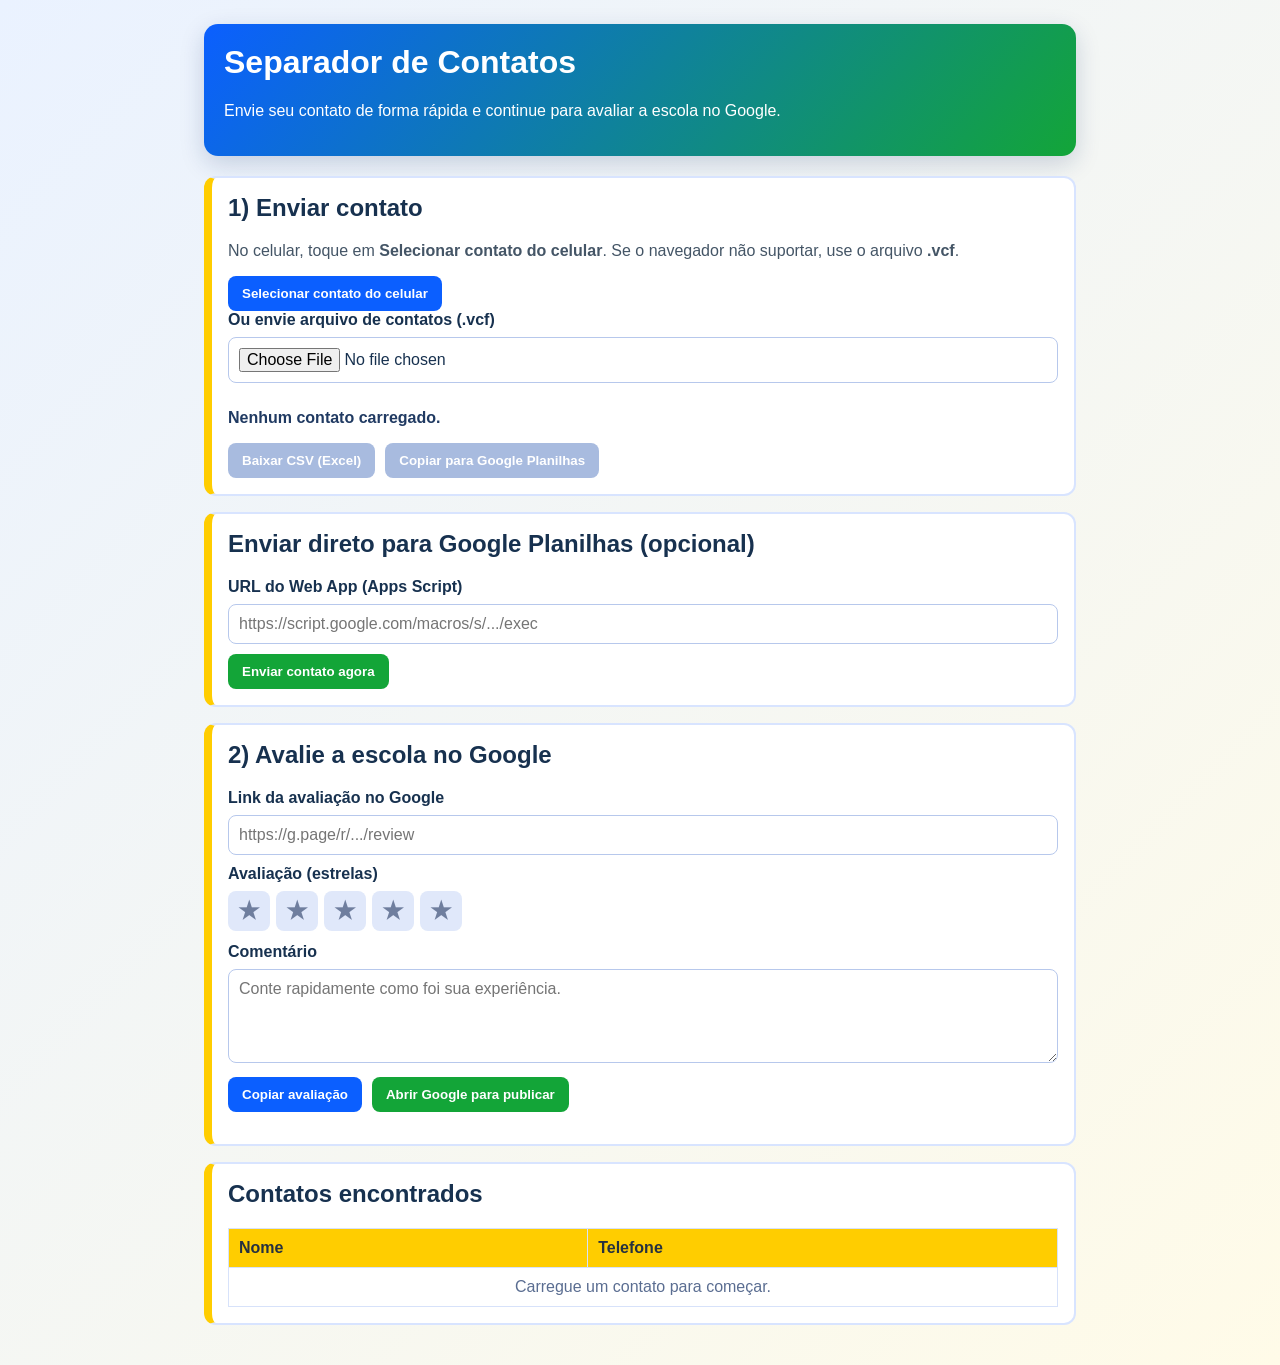
==== index.html @ 48d9afa4 "Adiciona fluxo prático de contato e avaliação da escola" ====
<!DOCTYPE html>
<html lang="pt-BR">
  <head>
    <meta charset="UTF-8" />
    <meta name="viewport" content="width=device-width, initial-scale=1.0" />
    <title>Separador de Contatos</title>
    <link rel="stylesheet" href="style.css" />
  </head>
  <body>
    <main class="app">
      <header>
        <h1>Separador de Contatos</h1>
        <p>
          Envie seu contato de forma rápida e continue para avaliar a escola no Google.
        </p>
      </header>

      <section class="card">
        <h2>1) Enviar contato</h2>
        <p class="hint">
          No celular, toque em <strong>Selecionar contato do celular</strong>. Se o navegador não
          suportar, use o arquivo <strong>.vcf</strong>.
        </p>

        <div class="actions">
          <button id="pickContactBtn">Selecionar contato do celular</button>
        </div>

        <label for="vcfFile">Ou envie arquivo de contatos (.vcf)</label>
        <input id="vcfFile" type="file" accept=".vcf,text/vcard" />

        <p id="status" class="status">Nenhum contato carregado.</p>

        <div class="actions">
          <button id="downloadCsv" disabled>Baixar CSV (Excel)</button>
          <button id="copyTsv" disabled>Copiar para Google Planilhas</button>
        </div>
      </section>

      <section class="card">
        <h2>Enviar direto para Google Planilhas (opcional)</h2>
        <label for="webhookUrl">URL do Web App (Apps Script)</label>
        <input
          id="webhookUrl"
          type="url"
          placeholder="https://script.google.com/macros/s/.../exec"
        />
        <button id="sendToSheets" disabled>Enviar contato agora</button>
        <p id="sendSuccess" class="success hidden">✅ Contato enviado com sucesso.</p>
      </section>

      <section class="card">
        <h2>2) Avalie a escola no Google</h2>
        <label for="googleReviewUrl">Link da avaliação no Google</label>
        <input
          id="googleReviewUrl"
          type="url"
          placeholder="https://g.page/r/.../review"
        />

        <label>Avaliação (estrelas)</label>
        <div id="stars" class="stars" role="radiogroup" aria-label="Avaliação em estrelas">
          <button type="button" class="star" data-value="1" aria-label="1 estrela">★</button>
          <button type="button" class="star" data-value="2" aria-label="2 estrelas">★</button>
          <button type="button" class="star" data-value="3" aria-label="3 estrelas">★</button>
          <button type="button" class="star" data-value="4" aria-label="4 estrelas">★</button>
          <button type="button" class="star" data-value="5" aria-label="5 estrelas">★</button>
        </div>

        <label for="reviewComment">Comentário</label>
        <textarea
          id="reviewComment"
          rows="4"
          placeholder="Conte rapidamente como foi sua experiência."
        ></textarea>

        <div class="actions">
          <button id="copyReviewBtn">Copiar avaliação</button>
          <button id="openGoogleReviewBtn">Abrir Google para publicar</button>
        </div>
        <p id="reviewStatus" class="status"></p>
      </section>

      <section class="card">
        <h2>Contatos encontrados</h2>
        <div class="table-wrapper">
          <table>
            <thead>
              <tr>
                <th>Nome</th>
                <th>Telefone</th>
              </tr>
            </thead>
            <tbody id="contactsTableBody">
              <tr>
                <td colspan="2" class="empty">Carregue um contato para começar.</td>
              </tr>
            </tbody>
          </table>
        </div>
      </section>
    </main>

    <script src="script.js"></script>
  </body>
</html>
---- style.css ----
:root {
  --blue: #0b5fff;
  --yellow: #ffcd00;
  --green: #13a538;
  --bg: #f4f8ff;
  --text: #17314f;
}

* {
  box-sizing: border-box;
}

body {
  margin: 0;
  font-family: Arial, Helvetica, sans-serif;
  background: linear-gradient(135deg, #eaf2ff, #fffbe8);
  color: var(--text);
}

.app {
  max-width: 920px;
  margin: 0 auto;
  padding: 24px;
}

header {
  background: linear-gradient(130deg, var(--blue), var(--green));
  color: white;
  padding: 20px;
  border-radius: 14px;
  margin-bottom: 20px;
  box-shadow: 0 8px 24px rgba(17, 46, 102, 0.18);
}

.card {
  background: white;
  border: 2px solid #d8e4ff;
  border-left: 8px solid var(--yellow);
  border-radius: 12px;
  padding: 16px;
  margin-bottom: 16px;
}

h1,
h2 {
  margin-top: 0;
}

label {
  font-weight: bold;
  display: block;
  margin-bottom: 8px;
}

input[type='file'],
input[type='url'],
textarea {
  width: 100%;
  padding: 10px;
  border: 1px solid #b7c8ec;
  border-radius: 8px;
  margin-bottom: 10px;
  font: inherit;
}

.actions {
  display: flex;
  gap: 10px;
  flex-wrap: wrap;
}

button {
  background: var(--blue);
  color: white;
  border: none;
  border-radius: 8px;
  padding: 10px 14px;
  cursor: pointer;
  font-weight: bold;
}

button:hover:enabled {
  background: #084ccf;
}

button:disabled {
  background: #a8bbdf;
  cursor: not-allowed;
}

#sendToSheets,
#openGoogleReviewBtn {
  background: var(--green);
}

#sendToSheets:hover:enabled,
#openGoogleReviewBtn:hover:enabled {
  background: #0d7f2a;
}

.status {
  color: #203a62;
  font-weight: bold;
}

.success {
  color: #0d7f2a;
  font-weight: bold;
}

.hidden {
  display: none;
}

.hint {
  margin-top: 8px;
  color: #456;
}

.stars {
  display: flex;
  gap: 6px;
  margin-bottom: 12px;
}

.star {
  background: #e0e8fa;
  color: #6f7e9e;
  font-size: 24px;
  line-height: 1;
  padding: 8px 10px;
}

.star.active {
  background: var(--yellow);
  color: #5a4200;
}

.table-wrapper {
  overflow-x: auto;
}

table {
  width: 100%;
  border-collapse: collapse;
}

th {
  background: var(--yellow);
  color: #26313f;
}

th,
td {
  border: 1px solid #d7e2fa;
  padding: 10px;
  text-align: left;
}

.empty {
  text-align: center;
  color: #5a6d91;
}
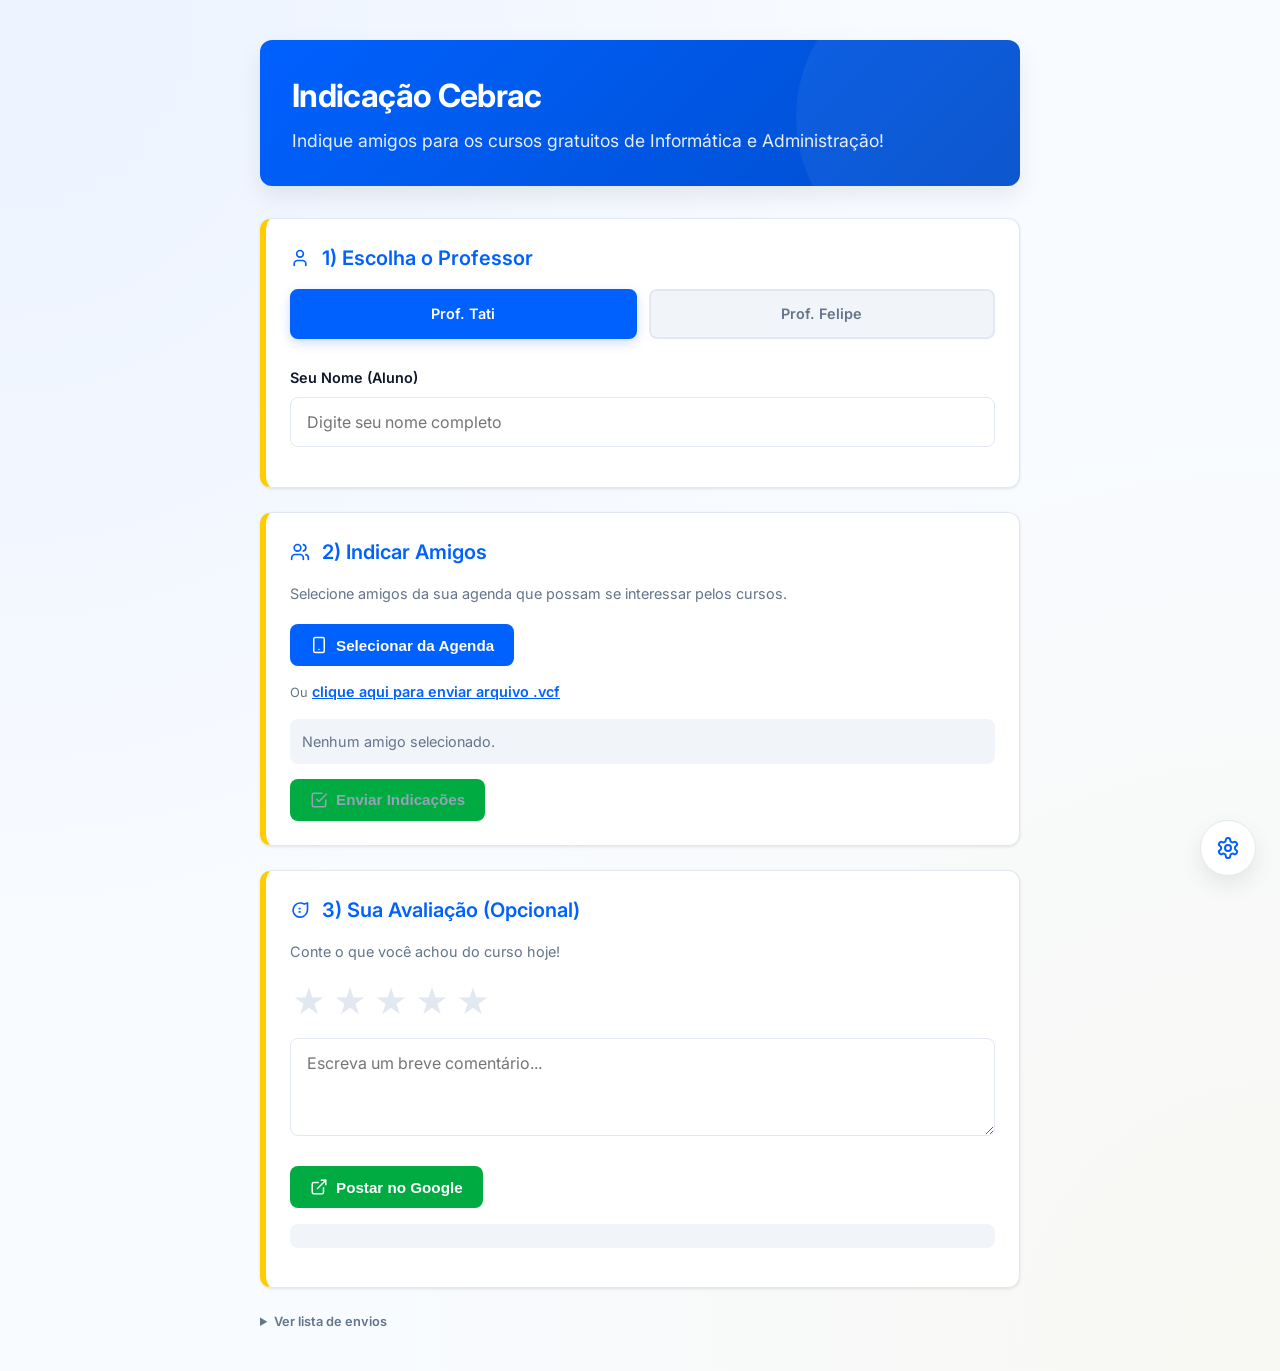
==== commit af768172: "Refactor: Move files to root directory for better visibility on GitHub" ====
--- a/index.html
+++ b/index.html
@@ -1,88 +1,142 @@
 <!DOCTYPE html>
 <html lang="pt-BR">
-  <head>
-    <meta charset="UTF-8" />
-    <meta name="viewport" content="width=device-width, initial-scale=1.0" />
-    <title>Separador de Contatos</title>
-    <link rel="stylesheet" href="style.css" />
-  </head>
-  <body>
-    <main class="app">
-      <header>
-        <h1>Separador de Contatos</h1>
-        <p>
-          Envie seu contato de forma rápida e continue para avaliar a escola no Google.
+
+<head>
+  <meta charset="UTF-8" />
+  <meta name="viewport" content="width=device-width, initial-scale=1.0" />
+  <title>Indicação Cebrac - Curso Gratuito</title>
+  <link rel="stylesheet" href="style.css" />
+</head>
+
+<body>
+  <main class="app">
+    <header>
+      <h1>Indicação Cebrac</h1>
+      <p>
+        Indique amigos para os cursos gratuitos de Informática e Administração!
+      </p>
+    </header>
+
+    <!-- SEÇÃO 1: PROFESSOR -->
+    <section class="card">
+      <h2>
+        <svg xmlns="http://www.w3.org/2000/svg" width="20" height="20" viewBox="0 0 24 24" fill="none"
+          stroke="currentColor" stroke-width="2" stroke-linecap="round" stroke-linejoin="round">
+          <path d="M19 21v-2a4 4 0 0 0-4-4H9a4 4 0 0 0-4 4v2" />
+          <circle cx="12" cy="7" r="4" />
+        </svg>
+        1) Escolha o Professor
+      </h2>
+      <div class="professor-selection">
+        <label class="professor-chip">
+          <input type="radio" name="professor" value="Prof. Tati" checked />
+          <span>Prof. Tati</span>
+        </label>
+        <label class="professor-chip">
+          <input type="radio" name="professor" value="Prof. Felipe" />
+          <span>Prof. Felipe</span>
+        </label>
+      </div>
+
+      <div style="margin-top: 20px;">
+        <label for="studentName">Seu Nome (Aluno)</label>
+        <input id="studentName" type="text" placeholder="Digite seu nome completo" required />
+      </div>
+    </section>
+
+    <!-- SEÇÃO 2: CONTATOS -->
+    <section class="card">
+      <h2>
+        <svg xmlns="http://www.w3.org/2000/svg" width="20" height="20" viewBox="0 0 24 24" fill="none"
+          stroke="currentColor" stroke-width="2" stroke-linecap="round" stroke-linejoin="round">
+          <path d="M16 21v-2a4 4 0 0 0-4-4H6a4 4 0 0 0-4 4v2" />
+          <circle cx="9" cy="7" r="4" />
+          <path d="M22 21v-2a4 4 0 0 0-3-3.87" />
+          <path d="M16 3.13a4 4 0 0 1 0 7.75" />
+        </svg>
+        2) Indicar Amigos
+      </h2>
+      <p class="hint">
+        Selecione amigos da sua agenda que possam se interessar pelos cursos.
+      </p>
+
+      <div class="actions">
+        <button id="pickContactBtn">
+          <svg xmlns="http://www.w3.org/2000/svg" width="18" height="18" viewBox="0 0 24 24" fill="none"
+            stroke="currentColor" stroke-width="2" stroke-linecap="round" stroke-linejoin="round">
+            <rect x="5" y="2" width="14" height="20" rx="2" ry="2" />
+            <line x1="12" y1="18" x2="12.01" y2="18" />
+          </svg>
+          Selecionar da Agenda
+        </button>
+      </div>
+
+      <div style="margin-top: 15px;">
+        <input id="vcfFile" type="file" accept=".vcf,text/vcard" style="display: none;" />
+        <p class="hint" style="font-size: 0.8rem; margin: 0;">
+          Ou <label for="vcfFile"
+            style="display: inline; color: var(--blue); cursor: pointer; text-decoration: underline;">clique aqui para
+            enviar arquivo .vcf</label>
         </p>
-      </header>
-
-      <section class="card">
-        <h2>1) Enviar contato</h2>
-        <p class="hint">
-          No celular, toque em <strong>Selecionar contato do celular</strong>. Se o navegador não
-          suportar, use o arquivo <strong>.vcf</strong>.
-        </p>
-
-        <div class="actions">
-          <button id="pickContactBtn">Selecionar contato do celular</button>
-        </div>
-
-        <label for="vcfFile">Ou envie arquivo de contatos (.vcf)</label>
-        <input id="vcfFile" type="file" accept=".vcf,text/vcard" />
-
-        <p id="status" class="status">Nenhum contato carregado.</p>
-
-        <div class="actions">
-          <button id="downloadCsv" disabled>Baixar CSV (Excel)</button>
-          <button id="copyTsv" disabled>Copiar para Google Planilhas</button>
-        </div>
-      </section>
-
-      <section class="card">
-        <h2>Enviar direto para Google Planilhas (opcional)</h2>
-        <label for="webhookUrl">URL do Web App (Apps Script)</label>
-        <input
-          id="webhookUrl"
-          type="url"
-          placeholder="https://script.google.com/macros/s/.../exec"
-        />
-        <button id="sendToSheets" disabled>Enviar contato agora</button>
-        <p id="sendSuccess" class="success hidden">✅ Contato enviado com sucesso.</p>
-      </section>
-
-      <section class="card">
-        <h2>2) Avalie a escola no Google</h2>
-        <label for="googleReviewUrl">Link da avaliação no Google</label>
-        <input
-          id="googleReviewUrl"
-          type="url"
-          placeholder="https://g.page/r/.../review"
-        />
-
-        <label>Avaliação (estrelas)</label>
-        <div id="stars" class="stars" role="radiogroup" aria-label="Avaliação em estrelas">
-          <button type="button" class="star" data-value="1" aria-label="1 estrela">★</button>
-          <button type="button" class="star" data-value="2" aria-label="2 estrelas">★</button>
-          <button type="button" class="star" data-value="3" aria-label="3 estrelas">★</button>
-          <button type="button" class="star" data-value="4" aria-label="4 estrelas">★</button>
-          <button type="button" class="star" data-value="5" aria-label="5 estrelas">★</button>
-        </div>
-
-        <label for="reviewComment">Comentário</label>
-        <textarea
-          id="reviewComment"
-          rows="4"
-          placeholder="Conte rapidamente como foi sua experiência."
-        ></textarea>
-
-        <div class="actions">
-          <button id="copyReviewBtn">Copiar avaliação</button>
-          <button id="openGoogleReviewBtn">Abrir Google para publicar</button>
-        </div>
-        <p id="reviewStatus" class="status"></p>
-      </section>
-
-      <section class="card">
-        <h2>Contatos encontrados</h2>
+      </div>
+
+      <p id="status" class="status">Nenhum amigo selecionado.</p>
+
+      <div class="actions">
+        <button id="sendToSheets" disabled>
+          <svg xmlns="http://www.w3.org/2000/svg" width="18" height="18" viewBox="0 0 24 24" fill="none"
+            stroke="currentColor" stroke-width="2" stroke-linecap="round" stroke-linejoin="round">
+            <polyline points="9 11 12 14 22 4" />
+            <path d="M21 12v7a2 2 0 0 1-2 2H5a2 2 0 0 1-2-2V5a2 2 0 0 1 2-2h11" />
+          </svg>
+          Enviar Indicações
+        </button>
+      </div>
+      <p id="sendSuccess" class="success hidden">✅ Indicações enviadas com sucesso!</p>
+    </section>
+
+    <!-- SEÇÃO 3: AVALIAÇÃO -->
+    <section class="card">
+      <h2>
+        <svg xmlns="http://www.w3.org/2000/svg" width="20" height="20" viewBox="0 0 24 24" fill="none"
+          stroke="currentColor" stroke-width="2" stroke-linecap="round" stroke-linejoin="round">
+          <path d="M21 11.5a8.38 8.38 0 0 1-.9 3.8 8.5 8.5 0 1 1-7.6-11.7 8.5 8.5 0 0 1 4.6 1.3L21 3.5v8z" />
+          <path d="M11 10.3h1" />
+          <path d="M11 14.3h1" />
+        </svg>
+        3) Sua Avaliação (Opcional)
+      </h2>
+      <p class="hint">Conte o que você achou do curso hoje!</p>
+
+      <div id="stars" class="stars" role="radiogroup" aria-label="Avaliação em estrelas">
+        <button type="button" class="star" data-value="1" aria-label="1 estrela">★</button>
+        <button type="button" class="star" data-value="2" aria-label="2 estrelas">★</button>
+        <button type="button" class="star" data-value="3" aria-label="3 estrelas">★</button>
+        <button type="button" class="star" data-value="4" aria-label="4 estrelas">★</button>
+        <button type="button" class="star" data-value="5" aria-label="5 estrelas">★</button>
+      </div>
+
+      <textarea id="reviewComment" rows="3" placeholder="Escreva um breve comentário..."></textarea>
+
+      <div class="actions">
+        <button id="openGoogleReviewBtn">
+          <svg xmlns="http://www.w3.org/2000/svg" width="18" height="18" viewBox="0 0 24 24" fill="none"
+            stroke="currentColor" stroke-width="2" stroke-linecap="round" stroke-linejoin="round">
+            <path d="M18 13v6a2 2 0 0 1-2 2H5a2 2 0 0 1-2-2V8a2 2 0 0 1 2-2h6" />
+            <polyline points="15 3 21 3 21 9" />
+            <line x1="10" y1="14" x2="21" y2="3" />
+          </svg>
+          Postar no Google
+        </button>
+      </div>
+      <p id="reviewStatus" class="status"></p>
+    </section>
+
+    <!-- TABELA DE DEBUG (DENTRO DE OUTRO DETAILS) -->
+    <details style="margin-top: 20px;">
+      <summary style="font-size: 0.8rem; color: var(--text-muted); cursor: pointer; font-weight: 600;">Ver lista de
+        envios</summary>
+      <section class="card" style="margin-top: 10px;">
         <div class="table-wrapper">
           <table>
             <thead>
@@ -93,14 +147,71 @@
             </thead>
             <tbody id="contactsTableBody">
               <tr>
-                <td colspan="2" class="empty">Carregue um contato para começar.</td>
+                <td colspan="2" class="empty">Ninguém selecionado ainda.</td>
               </tr>
             </tbody>
           </table>
         </div>
       </section>
-    </main>
-
-    <script src="script.js"></script>
-  </body>
-</html>
+    </details>
+  </main>
+
+  <!-- Admin Floating Button -->
+  <div id="adminBtn" class="admin-float-btn" title="Acesso do Professor">
+    <svg xmlns="http://www.w3.org/2000/svg" width="24" height="24" viewBox="0 0 24 24" fill="none" stroke="currentColor"
+      stroke-width="2" stroke-linecap="round" stroke-linejoin="round">
+      <path
+        d="M12.22 2h-.44a2 2 0 0 0-2 2v.18a2 2 0 0 1-1 1.73l-.43.25a2 2 0 0 1-2 0l-.15-.08a2 2 0 0 0-2.73.73l-.22.38a2 2 0 0 0 .73 2.73l.15.1a2 2 0 0 1 1 1.72v.51a2 2 0 0 1-1 1.74l-.15.09a2 2 0 0 0-.73 2.73l.22.38a2 2 0 0 0 2.73.73l.15-.08a2 2 0 0 1 2 0l.43.25a2 2 0 0 1 1 1.73V20a2 2 0 0 0 2 2h.44a2 2 0 0 0 2-2v-.18a2 2 0 0 1 1-1.73l.43-.25a2 2 0 0 1 2 0l.15.08a2 2 0 0 0 2.73-.73l.22-.39a2 2 0 0 0-.73-2.73l-.15-.08a2 2 0 0 1-1-1.74v-.5a2 2 0 0 1 1-1.74l.15-.09a2 2 0 0 0 .73-2.73l-.22-.38a2 2 0 0 0-2.73-.73l-.15.08a2 2 0 0 1-2 0l-.43-.25a2 2 0 0 1-1-1.73V4a2 2 0 0 0-2-2z" />
+      <circle cx="12" cy="12" r="3" />
+    </svg>
+  </div>
+
+  <!-- Admin Modal -->
+  <div id="adminModal" class="admin-modal hidden">
+    <div class="admin-modal-content">
+      <button id="closeModal" class="close-modal">&times;</button>
+
+      <!-- Login View -->
+      <div id="adminLoginView">
+        <h2>Acesso do Professor</h2>
+        <p class="hint">Informe sua senha para ver os resultados.</p>
+        <input type="password" id="adminPassword" placeholder="Senha do Professor" />
+        <button id="loginBtn" style="width: 100%;">Entrar no Painel</button>
+        <p id="loginError" class="status hidden" style="color: #dc2626; margin-top: 10px;">Senha incorreta.</p>
+      </div>
+
+      <!-- Dashboard View -->
+      <div id="adminDashboardView" class="hidden">
+        <div style="display: flex; justify-content: space-between; align-items: center; margin-bottom: 20px;">
+          <h2 id="dashTitle" style="margin: 0;">Painel</h2>
+          <button id="logoutBtn"
+            style="background: #f1f5f9; color: var(--text); padding: 6px 12px; font-size: 0.8rem;">Sair</button>
+        </div>
+
+        <div class="stats-grid">
+          <div class="stat-card">
+            <span id="totalSent" class="value">0</span>
+            <span class="label">Contatos Enviados</span>
+          </div>
+        </div>
+
+        <hr style="border: none; border-top: 1px solid var(--card-border); margin: 24px 0;" />
+
+        <label for="webhookUrl">URL da Planilha</label>
+        <input id="webhookUrl" type="url" placeholder="https://script.google.com/..." />
+
+        <label for="googleReviewUrl">Link do Perfil no Google</label>
+        <input id="googleReviewUrl" type="url" placeholder="https://g.page/r/..." />
+
+        <div class="actions">
+          <button id="downloadCsv" style="flex: 1;">Backup CSV</button>
+          <button id="copyTsv" style="flex: 1;">Copiar TSV</button>
+        </div>
+      </div>
+    </div>
+  </div>
+
+  <script src="script.js"></script>
+</body>
+
+</html>
--- a/style.css
+++ b/style.css
@@ -1,9 +1,20 @@
+@import url('https://fonts.googleapis.com/css2?family=Inter:wght@400;500;600;700&display=swap');
+
 :root {
-  --blue: #0b5fff;
-  --yellow: #ffcd00;
-  --green: #13a538;
-  --bg: #f4f8ff;
-  --text: #17314f;
+  --blue: #0061ff;
+  --blue-hover: #0056e0;
+  --yellow: #ffcc00;
+  --green: #00ab41;
+  --green-hover: #009137;
+  --bg: #f8fbff;
+  --text: #0f172a;
+  --text-muted: #64748b;
+  --card-border: #e2e8f0;
+  --shadow-sm: 0 1px 3px rgba(0, 0, 0, 0.1);
+  --shadow-md: 0 4px 12px rgba(0, 0, 0, 0.05);
+  --shadow-lg: 0 10px 25px rgba(0, 0, 0, 0.08);
+  --radius: 12px;
+  --transition: all 0.2s cubic-bezier(0.4, 0, 0.2, 1);
 }
 
 * {
@@ -12,79 +23,154 @@
 
 body {
   margin: 0;
-  font-family: Arial, Helvetica, sans-serif;
-  background: linear-gradient(135deg, #eaf2ff, #fffbe8);
+  font-family: 'Inter', -apple-system, BlinkMacSystemFont, sans-serif;
+  background-color: var(--bg);
+  background-image:
+    radial-gradient(at 0% 0%, rgba(0, 97, 255, 0.05) 0px, transparent 50%),
+    radial-gradient(at 100% 100%, rgba(255, 204, 0, 0.05) 0px, transparent 50%);
   color: var(--text);
+  line-height: 1.5;
+  min-height: 100vh;
 }
 
 .app {
-  max-width: 920px;
+  max-width: 800px;
   margin: 0 auto;
-  padding: 24px;
+  padding: 40px 20px;
 }
 
 header {
-  background: linear-gradient(130deg, var(--blue), var(--green));
+  background: linear-gradient(135deg, var(--blue), #004ecc);
   color: white;
-  padding: 20px;
-  border-radius: 14px;
-  margin-bottom: 20px;
-  box-shadow: 0 8px 24px rgba(17, 46, 102, 0.18);
+  padding: 32px;
+  border-radius: var(--radius);
+  margin-bottom: 32px;
+  box-shadow: var(--shadow-lg);
+  position: relative;
+  overflow: hidden;
+}
+
+header::after {
+  content: '';
+  position: absolute;
+  top: -50%;
+  right: -10%;
+  width: 300px;
+  height: 300px;
+  background: rgba(255, 255, 255, 0.05);
+  border-radius: 50%;
+}
+
+header h1 {
+  margin: 0 0 8px 0;
+  font-weight: 700;
+  letter-spacing: -0.02em;
+}
+
+header p {
+  margin: 0;
+  opacity: 0.9;
+  font-size: 1.1rem;
 }
 
 .card {
   background: white;
-  border: 2px solid #d8e4ff;
-  border-left: 8px solid var(--yellow);
-  border-radius: 12px;
-  padding: 16px;
-  margin-bottom: 16px;
-}
-
-h1,
+  border: 1px solid var(--card-border);
+  border-left: 6px solid var(--yellow);
+  border-radius: var(--radius);
+  padding: 24px;
+  margin-bottom: 24px;
+  box-shadow: var(--shadow-sm);
+  transition: var(--transition);
+}
+
+.card:hover {
+  box-shadow: var(--shadow-md);
+  transform: translateY(-2px);
+}
+
 h2 {
-  margin-top: 0;
+  font-size: 1.25rem;
+  font-weight: 600;
+  margin: 0 0 16px 0;
+  color: var(--blue);
+  display: flex;
+  align-items: center;
+  gap: 12px;
 }
 
 label {
-  font-weight: bold;
+  font-weight: 600;
   display: block;
   margin-bottom: 8px;
-}
-
-input[type='file'],
+  font-size: 0.9rem;
+  color: var(--text);
+}
+
+input[type='file'] {
+  background: #f1f5f9;
+  border: 2px dashed #cbd5e1;
+  padding: 20px;
+  cursor: pointer;
+  transition: var(--transition);
+}
+
+input[type='text'],
 input[type='url'],
+input[type='password'],
 textarea {
   width: 100%;
-  padding: 10px;
-  border: 1px solid #b7c8ec;
+  padding: 12px 16px;
+  border: 1px solid var(--card-border);
   border-radius: 8px;
-  margin-bottom: 10px;
+  margin-bottom: 16px;
   font: inherit;
+  transition: var(--transition);
+}
+
+input[type='url']:focus,
+input[type='password']:focus,
+textarea:focus {
+  outline: none;
+  border-color: var(--blue);
+  box-shadow: 0 0 0 3px rgba(0, 97, 255, 0.1);
 }
 
 .actions {
   display: flex;
-  gap: 10px;
+  gap: 12px;
   flex-wrap: wrap;
+  margin-top: 8px;
 }
 
 button {
+  display: inline-flex;
+  align-items: center;
+  justify-content: center;
+  gap: 8px;
   background: var(--blue);
   color: white;
   border: none;
   border-radius: 8px;
-  padding: 10px 14px;
-  cursor: pointer;
-  font-weight: bold;
+  padding: 12px 20px;
+  cursor: pointer;
+  font-weight: 600;
+  font-size: 0.95rem;
+  transition: var(--transition);
 }
 
 button:hover:enabled {
-  background: #084ccf;
+  background: var(--blue-hover);
+  transform: translateY(-1px);
+}
+
+button:active:enabled {
+  transform: translateY(0);
 }
 
 button:disabled {
-  background: #a8bbdf;
+  background: #cbd5e1;
+  color: #94a3b8;
   cursor: not-allowed;
 }
 
@@ -95,69 +181,257 @@
 
 #sendToSheets:hover:enabled,
 #openGoogleReviewBtn:hover:enabled {
-  background: #0d7f2a;
+  background: var(--green-hover);
 }
 
 .status {
-  color: #203a62;
-  font-weight: bold;
+  margin-top: 16px;
+  padding: 12px;
+  border-radius: 8px;
+  background: #f1f5f9;
+  font-size: 0.9rem;
+  color: var(--text-muted);
 }
 
 .success {
-  color: #0d7f2a;
-  font-weight: bold;
+  background: #ecfdf5;
+  color: #065f46;
+  border: 1px solid #a7f3d0;
 }
 
 .hidden {
-  display: none;
+  display: none !important;
 }
 
 .hint {
-  margin-top: 8px;
-  color: #456;
+  font-size: 0.9rem;
+  color: var(--text-muted);
+  margin-bottom: 20px;
 }
 
 .stars {
   display: flex;
-  gap: 6px;
-  margin-bottom: 12px;
+  gap: 4px;
+  margin-bottom: 16px;
 }
 
 .star {
-  background: #e0e8fa;
-  color: #6f7e9e;
-  font-size: 24px;
+  background: none;
+  border: none;
+  padding: 4px;
+  font-size: 32px;
+  color: #e2e8f0;
+  cursor: pointer;
+  transition: var(--transition);
   line-height: 1;
-  padding: 8px 10px;
+}
+
+.star:hover {
+  transform: scale(1.1);
 }
 
 .star.active {
-  background: var(--yellow);
-  color: #5a4200;
+  color: var(--yellow);
+  background: none;
 }
 
 .table-wrapper {
   overflow-x: auto;
+  border-radius: 8px;
+  border: 1px solid var(--card-border);
 }
 
 table {
   width: 100%;
   border-collapse: collapse;
+  background: white;
 }
 
 th {
-  background: var(--yellow);
-  color: #26313f;
+  background: #f8fbff;
+  color: var(--text);
+  font-weight: 600;
+  font-size: 0.85rem;
+  text-transform: uppercase;
+  letter-spacing: 0.05em;
 }
 
 th,
 td {
-  border: 1px solid #d7e2fa;
-  padding: 10px;
+  padding: 14px 16px;
   text-align: left;
+  border-bottom: 1px solid var(--card-border);
+}
+
+tr:last-child td {
+  border-bottom: none;
 }
 
 .empty {
   text-align: center;
-  color: #5a6d91;
-}
+  color: var(--text-muted);
+  padding: 40px;
+}
+
+.professor-selection {
+  display: flex;
+  gap: 12px;
+  margin-top: 10px;
+}
+
+.professor-chip {
+  flex: 1;
+  position: relative;
+  cursor: pointer;
+}
+
+.professor-chip input {
+  position: absolute;
+  opacity: 0;
+  width: 0;
+  height: 0;
+}
+
+.professor-chip span {
+  display: block;
+  text-align: center;
+  padding: 12px;
+  background: #f1f5f9;
+  border: 2px solid var(--card-border);
+  border-radius: 8px;
+  font-weight: 600;
+  transition: var(--transition);
+  color: var(--text-muted);
+}
+
+.professor-chip input:checked+span {
+  background: var(--blue);
+  border-color: var(--blue);
+  color: white;
+  box-shadow: 0 4px 12px rgba(0, 97, 255, 0.2);
+}
+
+/* Admin Floating Button */
+.admin-float-btn {
+  position: fixed;
+  bottom: 24px;
+  right: 24px;
+  width: 56px;
+  height: 56px;
+  border-radius: 50%;
+  background: white;
+  color: var(--blue);
+  box-shadow: var(--shadow-lg);
+  display: flex;
+  align-items: center;
+  justify-content: center;
+  cursor: pointer;
+  z-index: 1000;
+  transition: var(--transition);
+  border: 1px solid var(--card-border);
+}
+
+.admin-float-btn:hover {
+  transform: rotate(45deg) scale(1.1);
+  background: var(--blue);
+  color: white;
+}
+
+/* Admin Modal */
+.admin-modal {
+  position: fixed;
+  top: 0;
+  left: 0;
+  width: 100%;
+  height: 100%;
+  background: rgba(15, 23, 42, 0.6);
+  backdrop-filter: blur(8px);
+  z-index: 1001;
+  display: flex;
+  align-items: center;
+  justify-content: center;
+  padding: 20px;
+}
+
+.admin-modal-content {
+  background: white;
+  width: 100%;
+  max-width: 450px;
+  border-radius: var(--radius);
+  padding: 32px;
+  box-shadow: var(--shadow-lg);
+  position: relative;
+}
+
+.close-modal {
+  position: absolute;
+  top: 16px;
+  right: 16px;
+  background: none;
+  border: none;
+  color: var(--text-muted);
+  font-size: 24px;
+  cursor: pointer;
+  display: flex;
+  align-items: center;
+  justify-content: center;
+  width: 32px;
+  height: 32px;
+  border-radius: 50%;
+  transition: var(--transition);
+}
+
+.close-modal:hover {
+  background: #f1f5f9;
+  color: var(--text);
+}
+
+/* Dashboard Stats */
+.stats-grid {
+  display: grid;
+  grid-template-columns: 1fr;
+  gap: 16px;
+  margin: 20px 0;
+}
+
+.stat-card {
+  background: var(--bg);
+  padding: 24px;
+  border-radius: 12px;
+  text-align: center;
+  border: 1px solid var(--card-border);
+}
+
+.stat-card .value {
+  display: block;
+  font-size: 2.5rem;
+  font-weight: 700;
+  color: var(--blue);
+  line-height: 1;
+  margin-bottom: 8px;
+}
+
+.stat-card .label {
+  font-size: 0.9rem;
+  color: var(--text-muted);
+  font-weight: 600;
+}
+
+/* Scrollbar styling */
+::-webkit-scrollbar {
+  width: 8px;
+  height: 8px;
+}
+
+::-webkit-scrollbar-track {
+  background: #f1f5f9;
+}
+
+::-webkit-scrollbar-thumb {
+  background: #cbd5e1;
+  border-radius: 4px;
+}
+
+::-webkit-scrollbar-thumb:hover {
+  background: #94a3b8;
+}
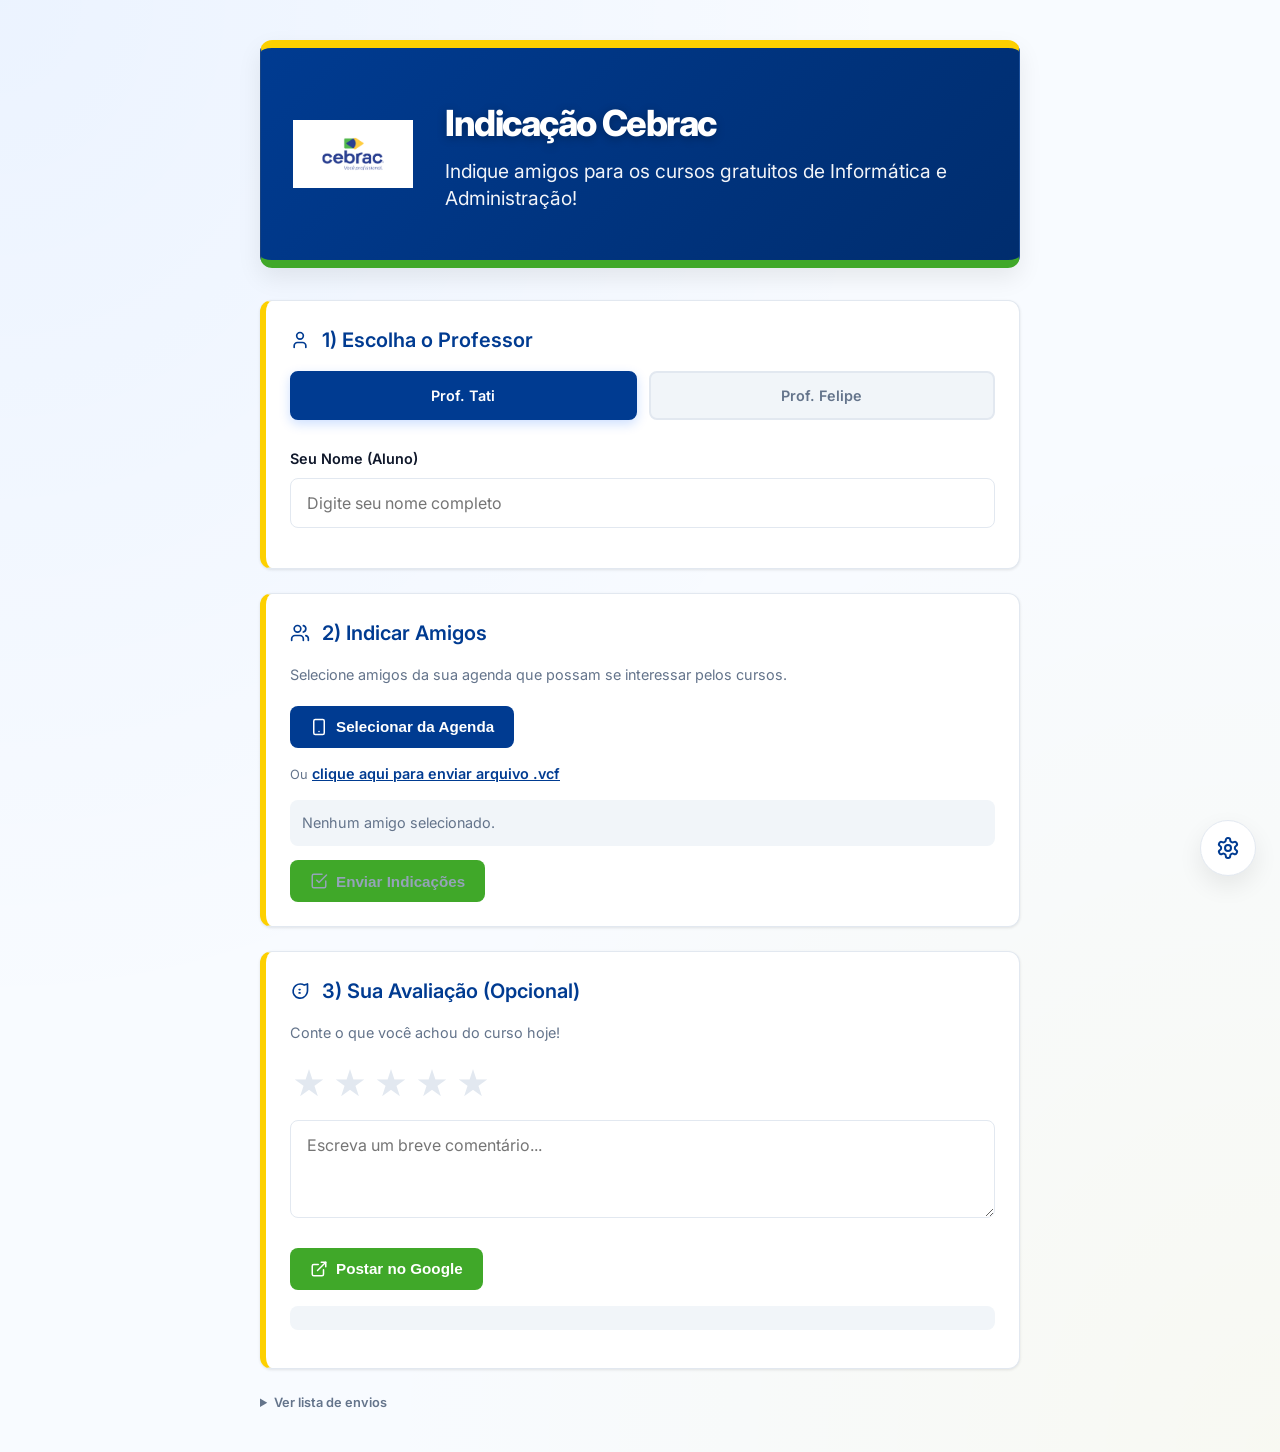
==== commit e3a376ea: "feat: redesign do header com nova paleta de cores e integração da logo" ====
--- a/index.html
+++ b/index.html
@@ -1,4 +1,5 @@
 <!DOCTYPE html>
+<!-- Versão 2.1 - Atualização Final Cebrac Joinville -->
 <html lang="pt-BR">
 
 <head>
@@ -11,10 +12,13 @@
 <body>
   <main class="app">
     <header>
-      <h1>Indicação Cebrac</h1>
-      <p>
-        Indique amigos para os cursos gratuitos de Informática e Administração!
-      </p>
+      <img src="img/Untitled design.svg" alt="Cebrac Logo" class="header-logo">
+      <div class="header-content">
+        <h1>Indicação Cebrac</h1>
+        <p>
+          Indique amigos para os cursos gratuitos de Informática e Administração!
+        </p>
+      </div>
     </header>
 
     <!-- SEÇÃO 1: PROFESSOR -->
@@ -197,8 +201,8 @@
 
         <hr style="border: none; border-top: 1px solid var(--card-border); margin: 24px 0;" />
 
-        <label for="webhookUrl">URL da Planilha</label>
-        <input id="webhookUrl" type="url" placeholder="https://script.google.com/..." />
+        <label for="webhookUrl">URL de Envio (Web App do Apps Script)</label>
+        <input id="webhookUrl" type="url" placeholder="https://script.google.com/macros/s/.../exec" />
 
         <label for="googleReviewUrl">Link do Perfil no Google</label>
         <input id="googleReviewUrl" type="url" placeholder="https://g.page/r/..." />
--- a/style.css
+++ b/style.css
@@ -1,11 +1,11 @@
 @import url('https://fonts.googleapis.com/css2?family=Inter:wght@400;500;600;700&display=swap');
 
 :root {
-  --blue: #0061ff;
-  --blue-hover: #0056e0;
-  --yellow: #ffcc00;
-  --green: #00ab41;
-  --green-hover: #009137;
+  --blue: #003b91;
+  --blue-hover: #002d6e;
+  --yellow: #fdd000;
+  --green: #40a829;
+  --green-hover: #348a21;
   --bg: #f8fbff;
   --text: #0f172a;
   --text-muted: #64748b;
@@ -40,37 +40,86 @@
 }
 
 header {
-  background: linear-gradient(135deg, var(--blue), #004ecc);
+  background: linear-gradient(135deg, var(--blue), #002d6e);
+  backdrop-filter: blur(10px);
+  -webkit-backdrop-filter: blur(10px);
   color: white;
-  padding: 32px;
+  padding: 48px 32px;
   border-radius: var(--radius);
   margin-bottom: 32px;
   box-shadow: var(--shadow-lg);
   position: relative;
   overflow: hidden;
-}
-
-header::after {
-  content: '';
-  position: absolute;
-  top: -50%;
-  right: -10%;
-  width: 300px;
-  height: 300px;
-  background: rgba(255, 255, 255, 0.05);
-  border-radius: 50%;
+  display: flex;
+  align-items: center;
+  gap: 32px;
+  border: 1px solid rgba(255, 255, 255, 0.1);
+  border-top: 8px solid var(--yellow);
+  border-bottom: 8px solid var(--green);
+}
+
+@keyframes logoEntrance {
+  from {
+    opacity: 0;
+    transform: scale(0.8) rotate(-10deg);
+  }
+
+  to {
+    opacity: 1;
+    transform: scale(1) rotate(0deg);
+  }
+}
+
+.header-content {
+  position: relative;
+  z-index: 1;
+}
+
+.header-logo {
+  width: 120px;
+  height: auto;
+  object-fit: contain;
+  position: relative;
+  z-index: 1;
+  animation: logoEntrance 0.8s cubic-bezier(0.34, 1.56, 0.64, 1) forwards;
 }
 
 header h1 {
   margin: 0 0 8px 0;
-  font-weight: 700;
-  letter-spacing: -0.02em;
+  font-weight: 800;
+  font-size: 2.25rem;
+  letter-spacing: -0.04em;
+  text-shadow: 0 2px 10px rgba(0, 0, 0, 0.3);
 }
 
 header p {
   margin: 0;
-  opacity: 0.9;
-  font-size: 1.1rem;
+  opacity: 0.95;
+  font-size: 1.2rem;
+  max-width: 600px;
+  font-weight: 400;
+  line-height: 1.4;
+}
+
+@media (max-width: 640px) {
+  header {
+    flex-direction: column;
+    text-align: center;
+    padding: 32px 20px;
+    gap: 20px;
+  }
+
+  .header-logo {
+    width: 90px;
+  }
+
+  header h1 {
+    font-size: 1.75rem;
+  }
+
+  header p {
+    font-size: 1.1rem;
+  }
 }
 
 .card {
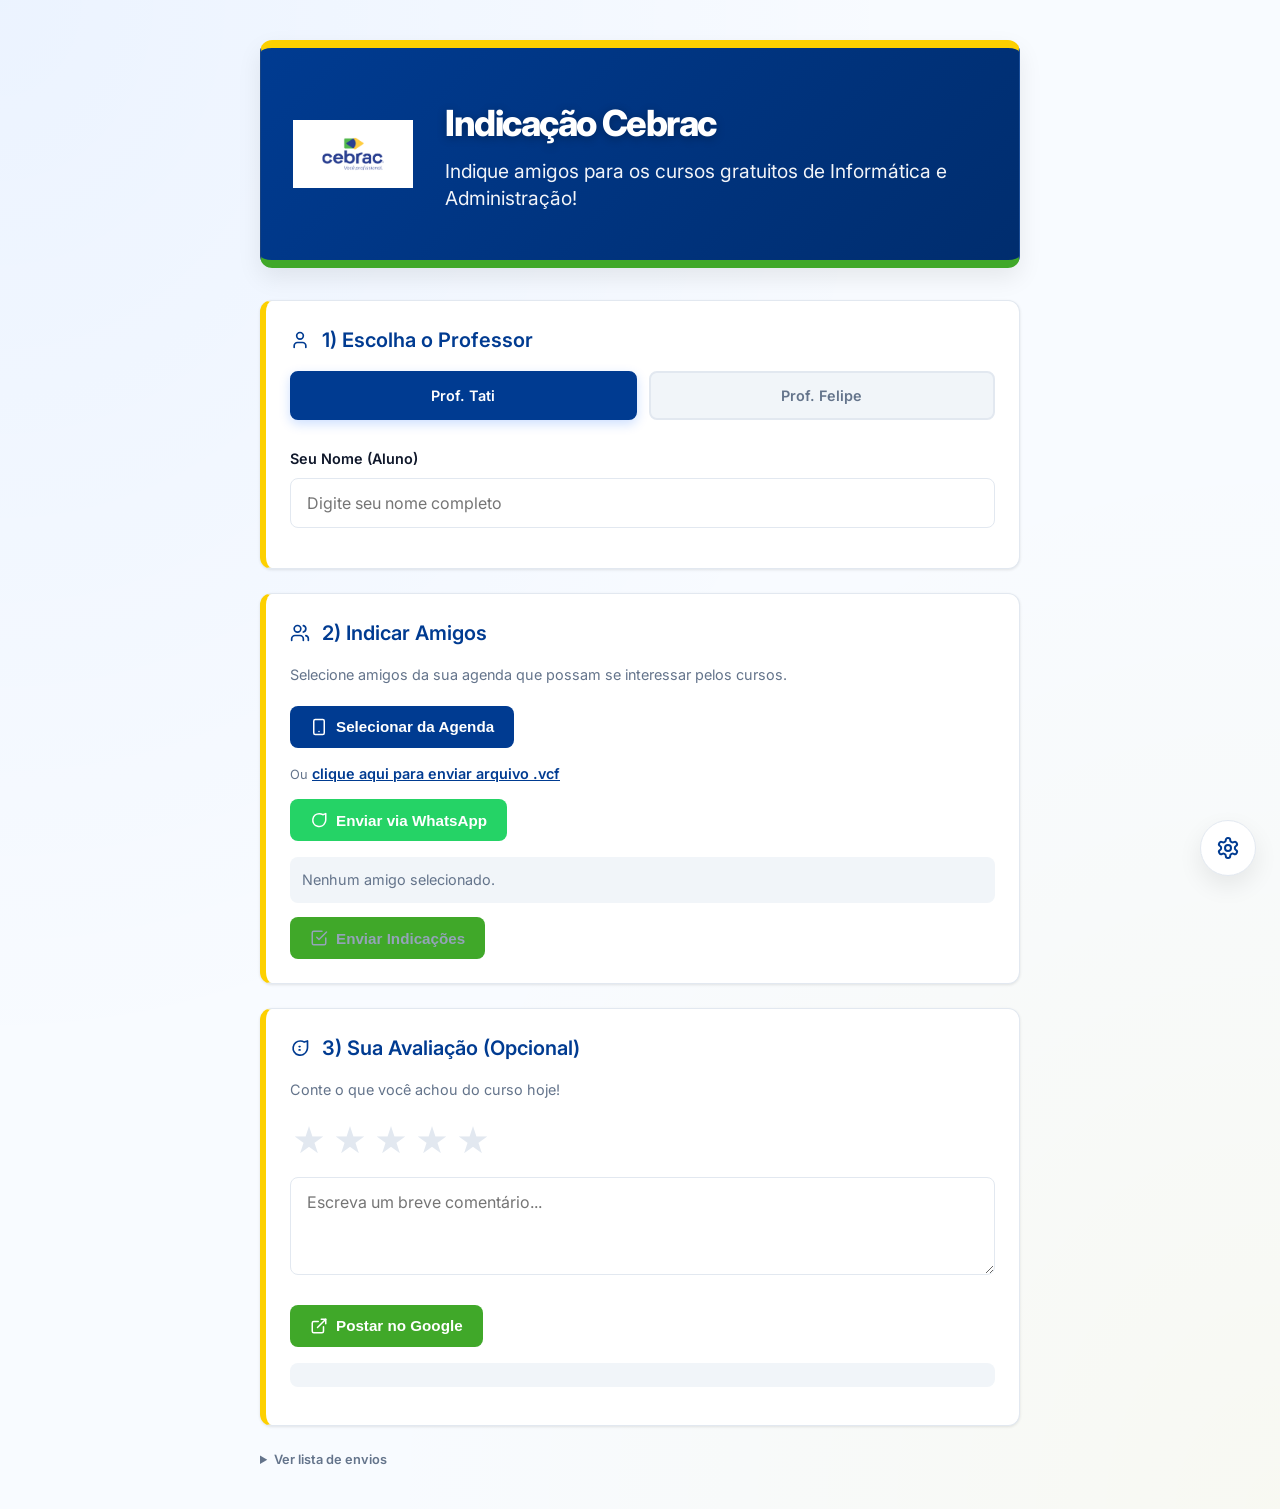
==== commit fe2f648f: "feat: adicionar redirecionamento para WhatsApp como alternativa de indicação" ====
--- a/index.html
+++ b/index.html
@@ -6,6 +6,8 @@
   <meta charset="UTF-8" />
   <meta name="viewport" content="width=device-width, initial-scale=1.0" />
   <title>Indicação Cebrac - Curso Gratuito</title>
+  <link rel="icon" type="image/svg+xml" href="img/Untitled design.svg" />
+  <link rel="icon" type="image/png" href="img/logo.png" />
   <link rel="stylesheet" href="style.css" />
 </head>
 
@@ -84,6 +86,17 @@
         </p>
       </div>
 
+      <div class="actions" style="margin-top: 15px;">
+        <button id="whatsappBtn" class="btn-whatsapp">
+          <svg xmlns="http://www.w3.org/2000/svg" width="18" height="18" viewBox="0 0 24 24" fill="none"
+            stroke="currentColor" stroke-width="2" stroke-linecap="round" stroke-linejoin="round">
+            <path
+              d="M21 11.5a8.38 8.38 0 0 1-.9 3.8 8.5 8.5 0 1 1-7.6-11.7 8.5 8.5 0 0 1 4.6 1.3L21 3.5v8z" />
+          </svg>
+          Enviar via WhatsApp
+        </button>
+      </div>
+
       <p id="status" class="status">Nenhum amigo selecionado.</p>
 
       <div class="actions">
--- a/style.css
+++ b/style.css
@@ -233,6 +233,16 @@
   background: var(--green-hover);
 }
 
+.btn-whatsapp {
+  background: #25D366 !important;
+  color: white !important;
+}
+
+.btn-whatsapp:hover {
+  background: #128C7E !important;
+  transform: translateY(-1px);
+}
+
 .status {
   margin-top: 16px;
   padding: 12px;
